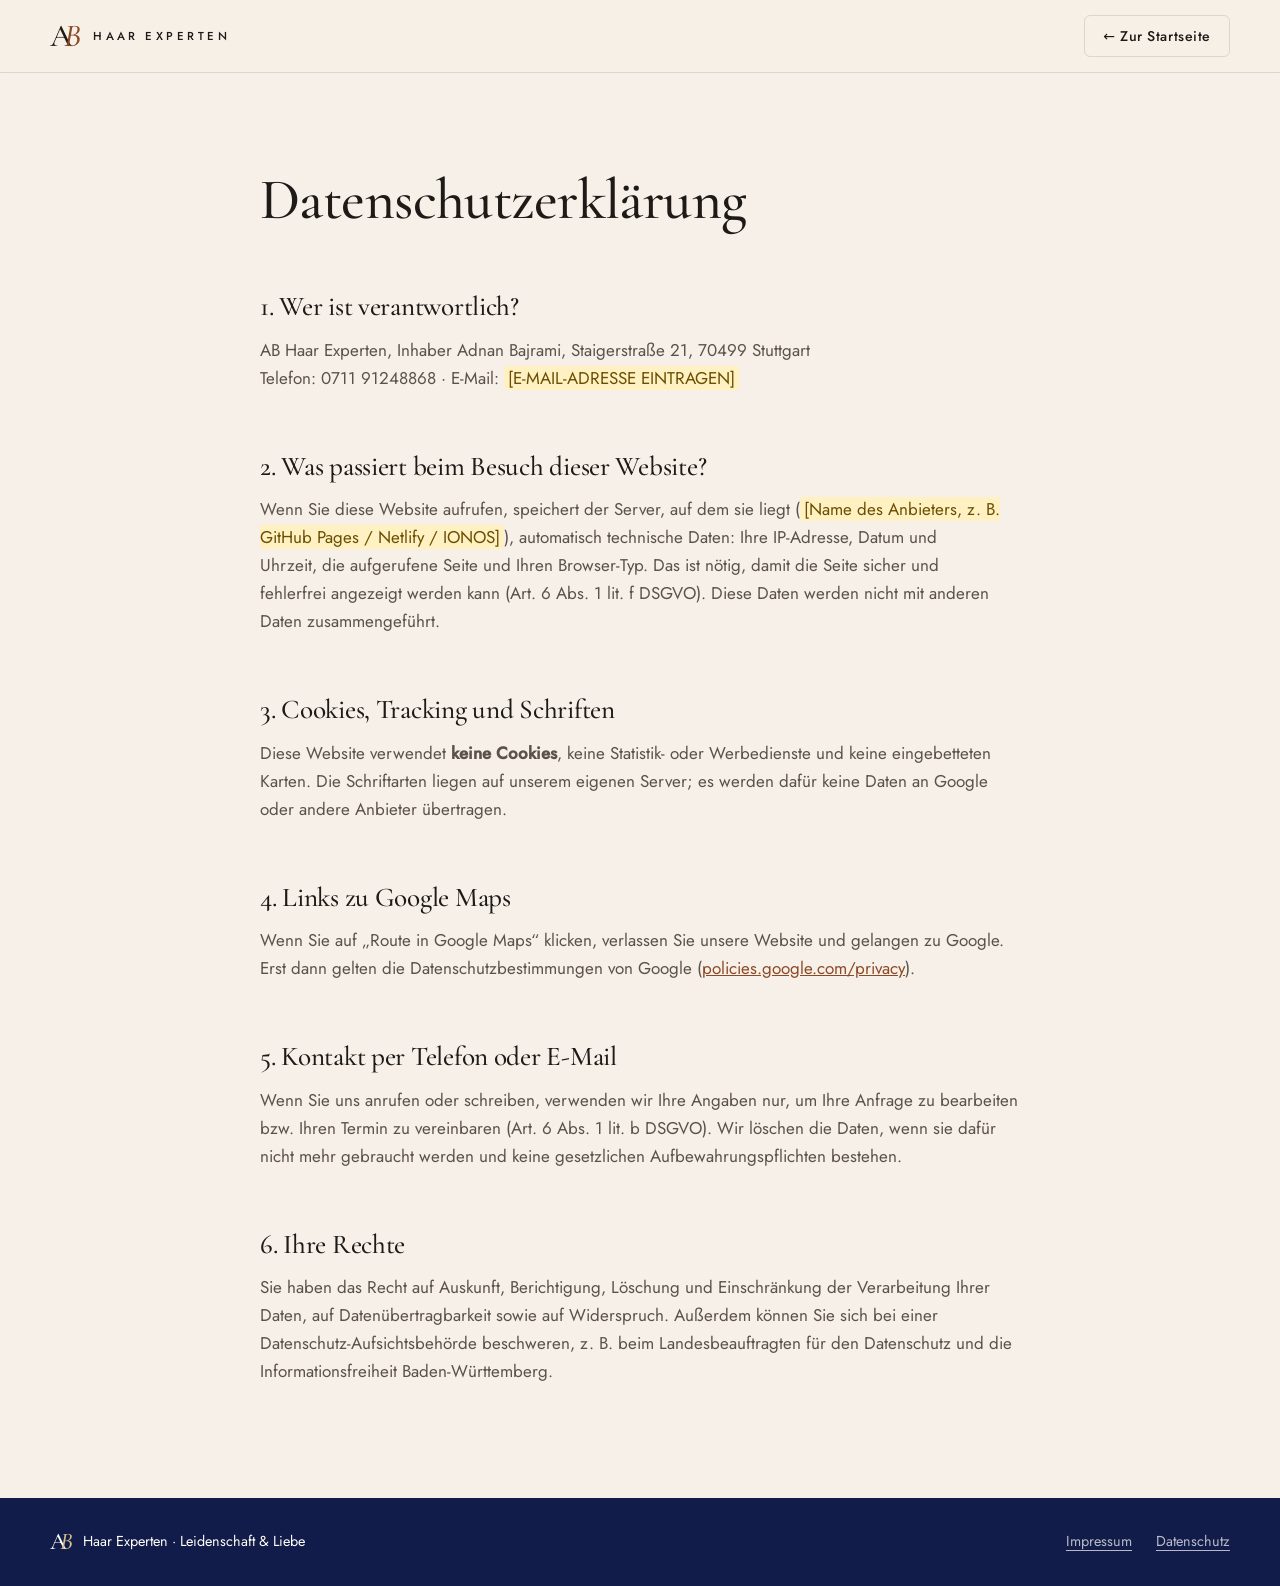
==== datenschutz.html @ c3b7eab1 "Website für AB Haar Experten Statische Website (HTML/CSS) für den Friseursalon in Stuttgart-Weilimdo" ====
<!doctype html>
<html lang="de">
<head>
  <meta charset="utf-8">
  <meta name="viewport" content="width=device-width, initial-scale=1">
  <title>Datenschutz – AB Haar Experten</title>
  <meta name="robots" content="noindex">
  <link rel="icon" href="img/favicon.svg" type="image/svg+xml">
  <link rel="stylesheet" href="css/style.css">
</head>
<body>
  <header class="header is-scrolled">
    <div class="container header__inner">
      <a class="logo" href="index.html" aria-label="AB Haar Experten – zur Startseite">
        <span class="logo__mark" aria-hidden="true"><span>A</span><span>B</span></span>
        <span class="logo__text">Haar Experten</span>
      </a>
      <a class="btn btn--small btn--ghost" href="index.html" style="margin-left:auto">← Zur Startseite</a>
    </div>
  </header>
  <main class="legal">
    <div class="container">
      <h1>Datenschutz&shy;erklärung</h1>
      <!-- Dieser Text ist eine Vorlage. Bitte von einer Fachperson prüfen lassen. -->
      <h2>1. Wer ist verantwortlich?</h2>
      <p>AB Haar Experten, Inhaber Adnan Bajrami, Staigerstraße 21, 70499 Stuttgart<br>
      Telefon: 0711 91248868 · E-Mail: <span class="todo">[E-MAIL-ADRESSE EINTRAGEN]</span></p>

      <h2>2. Was passiert beim Besuch dieser Website?</h2>
      <p>Wenn Sie diese Website aufrufen, speichert der Server, auf dem sie liegt (<span class="todo">[Name des Anbieters, z. B. GitHub Pages / Netlify / IONOS]</span>), automatisch technische Daten: Ihre IP-Adresse, Datum und Uhrzeit, die aufgerufene Seite und Ihren Browser-Typ. Das ist nötig, damit die Seite sicher und fehlerfrei angezeigt werden kann (Art. 6 Abs. 1 lit. f DSGVO). Diese Daten werden nicht mit anderen Daten zusammengeführt.</p>

      <h2>3. Cookies, Tracking und Schriften</h2>
      <p>Diese Website verwendet <strong>keine Cookies</strong>, keine Statistik- oder Werbedienste und keine eingebetteten Karten. Die Schriftarten liegen auf unserem eigenen Server; es werden dafür keine Daten an Google oder andere Anbieter übertragen.</p>

      <h2>4. Links zu Google Maps</h2>
      <p>Wenn Sie auf „Route in Google Maps“ klicken, verlassen Sie unsere Website und gelangen zu Google. Erst dann gelten die Datenschutzbestimmungen von Google (<a href="https://policies.google.com/privacy" target="_blank" rel="noopener">policies.google.com/privacy</a>).</p>

      <h2>5. Kontakt per Telefon oder E-Mail</h2>
      <p>Wenn Sie uns anrufen oder schreiben, verwenden wir Ihre Angaben nur, um Ihre Anfrage zu bearbeiten bzw. Ihren Termin zu vereinbaren (Art. 6 Abs. 1 lit. b DSGVO). Wir löschen die Daten, wenn sie dafür nicht mehr gebraucht werden und keine gesetzlichen Aufbewahrungspflichten bestehen.</p>

      <h2>6. Ihre Rechte</h2>
      <p>Sie haben das Recht auf Auskunft, Berichtigung, Löschung und Einschränkung der Verarbeitung Ihrer Daten, auf Datenübertragbarkeit sowie auf Widerspruch. Außerdem können Sie sich bei einer Datenschutz-Aufsichtsbehörde beschweren, z. B. beim Landesbeauftragten für den Datenschutz und die Informationsfreiheit Baden-Württemberg.</p>

    </div>
  </main>
  <footer class="footer">
    <div class="container footer__inner">
      <p class="footer__brand"><span class="logo__mark" aria-hidden="true"><span>A</span><span>B</span></span> Haar Experten · Leidenschaft &amp; Liebe</p>
      <nav class="footer__links" aria-label="Rechtliches">
        <a href="impressum.html">Impressum</a>
        <a href="datenschutz.html">Datenschutz</a>
      </nav>
    </div>
  </footer>
</body>
</html>
---- css/style.css ----
/* =========================================================
   AB Haar Experten – Gestaltung der Website
   Die Farben unten stammen aus dem Salon selbst:
   Königsblau (Wand), Cognac (Wand), Gold (Leuchten), Creme.
   ========================================================= */

/* ---------- Schriften (liegen auf dem eigenen Server, kein Google) ---------- */
@font-face {
  font-family: "Cormorant Garamond";
  src: url("../fonts/cormorant-garamond-latin-500-normal.woff2") format("woff2");
  font-weight: 500; font-style: normal; font-display: swap;
}
@font-face {
  font-family: "Cormorant Garamond";
  src: url("../fonts/cormorant-garamond-latin-600-normal.woff2") format("woff2");
  font-weight: 600; font-style: normal; font-display: swap;
}
@font-face {
  font-family: "Cormorant Garamond";
  src: url("../fonts/cormorant-garamond-latin-500-italic.woff2") format("woff2");
  font-weight: 500; font-style: italic; font-display: swap;
}
@font-face {
  font-family: "Jost";
  src: url("../fonts/jost-latin-400-normal.woff2") format("woff2");
  font-weight: 400; font-style: normal; font-display: swap;
}
@font-face {
  font-family: "Jost";
  src: url("../fonts/jost-latin-500-normal.woff2") format("woff2");
  font-weight: 500; font-style: normal; font-display: swap;
}

/* ---------- Farben & Grundwerte ---------- */
:root {
  --blue: #1c2b6b;
  --blue-deep: #121c4a;
  --cognac: #8b4a26;
  --cognac-soft: #a65d33;
  --gold: #b8955a;
  --gold-light: #d9bf8c;
  --cream: #f6f0e8;
  --cream-deep: #ece2d4;
  --ink: #1d1a17;
  --ink-soft: #5b534b;
  --white: #fffdf9;
  --line: rgba(29, 26, 23, 0.12);

  --serif: "Cormorant Garamond", "Times New Roman", serif;
  --sans: "Jost", system-ui, -apple-system, "Segoe UI", sans-serif;

  --radius: 6px;
  --gutter: clamp(16px, 4vw, 40px);
  --section: clamp(72px, 10vw, 128px);
  --ease-out: cubic-bezier(0.23, 1, 0.32, 1);
}

/* ---------- Grundlagen ---------- */
*, *::before, *::after { box-sizing: border-box; }
html { scroll-behavior: smooth; -webkit-text-size-adjust: 100%; }
@media (prefers-reduced-motion: reduce) { html { scroll-behavior: auto; } }
body {
  margin: 0;
  font-family: var(--sans);
  font-size: 17px;
  line-height: 1.65;
  color: var(--ink);
  background: var(--cream);
  -webkit-font-smoothing: antialiased;
  text-rendering: optimizeLegibility;
}
img { display: block; max-width: 100%; height: auto; }
a { color: inherit; }
h1, h2, h3 {
  font-family: var(--serif);
  font-weight: 500;
  line-height: 1.1;
  letter-spacing: -0.01em;
  margin: 0 0 0.5em;
  text-wrap: balance;
}
h2 { font-size: clamp(2.2rem, 4.5vw, 3.4rem); }
h3 { font-size: 1.9rem; }
p { margin: 0 0 1em; text-wrap: pretty; }
:focus-visible { outline: 2px solid var(--gold); outline-offset: 3px; border-radius: 2px; }

.container { width: min(1180px, 100% - 2 * var(--gutter)); margin-inline: auto; }
.section { padding-block: var(--section); }
.sr-only {
  position: absolute; width: 1px; height: 1px; overflow: hidden;
  clip: rect(0 0 0 0); white-space: nowrap;
}
.skip {
  position: absolute; left: 16px; top: -60px; z-index: 100;
  background: var(--ink); color: var(--white); padding: 10px 16px; border-radius: var(--radius);
}
.skip:focus { top: 16px; }

.eyebrow {
  font-size: 0.78rem;
  font-weight: 500;
  letter-spacing: 0.22em;
  text-transform: uppercase;
  color: var(--cognac);
  margin-bottom: 1rem;
  display: flex; align-items: center; gap: 12px;
}
.eyebrow::before { content: ""; width: 28px; height: 1px; background: currentColor; }
.eyebrow--light { color: var(--gold-light); }

/* ---------- Knöpfe ---------- */
.btn {
  display: inline-flex; align-items: center; justify-content: center; gap: 8px;
  min-height: 52px; padding: 0 26px;
  font: 500 0.95rem/1 var(--sans); letter-spacing: 0.04em;
  text-decoration: none; border-radius: var(--radius); border: 1px solid transparent;
  transition: transform 160ms var(--ease-out), background-color 200ms ease, color 200ms ease, border-color 200ms ease;
}
.btn:active { transform: scale(0.97); }
.btn svg { width: 18px; height: 18px; fill: currentColor; }
.btn--primary { background: var(--gold); color: var(--ink); }
.btn--light { border-color: rgba(255, 253, 249, 0.55); color: var(--white); }
.btn--ghost { border-color: var(--line); color: var(--ink); }
.btn--small { min-height: 42px; padding: 0 18px; font-size: 0.88rem; }
@media (hover: hover) and (pointer: fine) {
  .btn--primary:hover { background: var(--gold-light); }
  .btn--light:hover { background: rgba(255, 253, 249, 0.12); border-color: var(--white); }
  .btn--ghost:hover { border-color: var(--ink); }
}

/* ---------- Logo ---------- */
.logo { display: inline-flex; align-items: center; gap: 12px; text-decoration: none; }
.logo__mark {
  font-family: var(--serif); font-weight: 500; font-size: 2rem; line-height: 1;
  display: inline-flex; letter-spacing: 0;
}
.logo__mark span:last-child { margin-left: -0.28em; font-style: italic; color: var(--cognac); }
.logo__text {
  font-size: 0.72rem; font-weight: 500; letter-spacing: 0.3em; text-transform: uppercase;
}

/* ---------- Kopfzeile ---------- */
.header {
  position: sticky; top: 0; z-index: 50;
  background: rgba(246, 240, 232, 0.88);
  -webkit-backdrop-filter: saturate(140%) blur(12px);
  backdrop-filter: saturate(140%) blur(12px);
  border-bottom: 1px solid transparent;
  transition: border-color 200ms ease;
}
.header.is-scrolled { border-bottom-color: var(--line); }
.header__inner { display: flex; align-items: center; gap: 24px; min-height: 72px; }
.nav { display: flex; gap: 32px; margin-left: auto; }
.nav a {
  font-size: 0.92rem; text-decoration: none; color: var(--ink-soft);
  position: relative; padding-block: 6px; transition: color 200ms ease;
}
.nav a::after {
  content: ""; position: absolute; left: 0; right: 0; bottom: 0; height: 1px;
  background: var(--cognac); transform: scaleX(0); transform-origin: left;
  transition: transform 250ms var(--ease-out);
}
@media (hover: hover) and (pointer: fine) {
  .nav a:hover { color: var(--ink); }
  .nav a:hover::after { transform: scaleX(1); }
}
.menu-btn { display: none; }

@media (max-width: 860px) {
  .header__call { display: none; }
  .menu-btn {
    display: grid; place-items: center; margin-left: auto;
    width: 44px; height: 44px; border: 0; background: none; cursor: pointer; color: var(--ink);
  }
  .menu-btn__lines, .menu-btn__lines::before, .menu-btn__lines::after {
    display: block; width: 22px; height: 1.5px; background: currentColor;
    transition: transform 250ms var(--ease-out), opacity 150ms ease;
  }
  .menu-btn__lines { position: relative; }
  .menu-btn__lines::before, .menu-btn__lines::after { content: ""; position: absolute; left: 0; }
  .menu-btn__lines::before { top: -7px; }
  .menu-btn__lines::after { top: 7px; }
  .menu-btn[aria-expanded="true"] .menu-btn__lines { background: transparent; }
  .menu-btn[aria-expanded="true"] .menu-btn__lines::before { transform: translateY(7px) rotate(45deg); }
  .menu-btn[aria-expanded="true"] .menu-btn__lines::after { transform: translateY(-7px) rotate(-45deg); }

  .nav {
    position: absolute; top: 100%; left: 0; right: 0;
    flex-direction: column; gap: 0; margin: 0;
    background: var(--cream); border-bottom: 1px solid var(--line);
    padding: 8px var(--gutter) 20px;
    opacity: 0; transform: translateY(-8px); visibility: hidden;
    transition: opacity 200ms ease, transform 250ms var(--ease-out), visibility 0s linear 250ms;
  }
  .nav.is-open {
    opacity: 1; transform: none; visibility: visible;
    transition: opacity 200ms ease, transform 250ms var(--ease-out);
  }
  .nav a { font-size: 1.1rem; padding: 14px 0; border-bottom: 1px solid var(--line); color: var(--ink); }
  .nav a::after { display: none; }
}

/* ---------- Startbereich ---------- */
.hero {
  position: relative; isolation: isolate;
  min-height: min(88svh, 820px);
  display: flex; align-items: flex-end;
  color: var(--white);
  padding-block: 120px clamp(56px, 8vw, 96px);
}
.hero__media { position: absolute; inset: 0; z-index: -1; }
.hero__media img { width: 100%; height: 100%; object-fit: cover; object-position: 50% 45%; }
.hero__media::after {
  content: ""; position: absolute; inset: 0;
  background:
    linear-gradient(180deg, rgba(18, 28, 74, 0.25) 0%, rgba(18, 28, 74, 0.1) 35%, rgba(12, 14, 30, 0.82) 100%),
    linear-gradient(90deg, rgba(12, 14, 30, 0.45) 0%, rgba(12, 14, 30, 0) 65%);
}
.hero .eyebrow { color: var(--gold-light); }
.hero__title {
  font-size: clamp(2.8rem, 8vw, 5.6rem);
  max-width: 13ch; margin-bottom: 0.35em;
}
.hero__title em { font-style: italic; color: var(--gold-light); }
.hero__lead { font-size: clamp(1.02rem, 1.6vw, 1.2rem); max-width: 34rem; color: rgba(255, 253, 249, 0.88); }
.hero__actions { display: flex; flex-wrap: wrap; gap: 12px; margin-top: 2rem; }
@media (max-width: 760px) {
  .hero__media::after { background: linear-gradient(180deg, rgba(18, 28, 74, 0.35) 0%, rgba(12, 14, 30, 0.85) 70%); }
  .hero__actions .btn { width: 100%; }
}

/* sanftes Einblenden beim Laden (nur wenn Bewegung erwünscht ist) */
@media (prefers-reduced-motion: no-preference) {
  .hero__content > * { animation: rise 700ms var(--ease-out) both; }
  .hero__content > :nth-child(2) { animation-delay: 80ms; }
  .hero__content > :nth-child(3) { animation-delay: 160ms; }
  .hero__content > :nth-child(4) { animation-delay: 240ms; }
}
@keyframes rise { from { opacity: 0; transform: translateY(14px); } }

/* ---------- Über den Salon ---------- */
.about__grid {
  display: grid; gap: clamp(40px, 6vw, 96px);
  grid-template-columns: 1.1fr 0.9fr; align-items: center;
}
.about__text p { color: var(--ink-soft); max-width: 36rem; }
.about__image { margin: 0; }
.about__image img {
  border-radius: var(--radius); aspect-ratio: 4 / 5; object-fit: cover; width: 100%;
  box-shadow: 0 30px 60px -30px rgba(29, 26, 23, 0.45);
}
.signature {
  margin-top: 2rem; font-family: var(--serif); font-style: italic; font-size: 1.7rem; color: var(--ink) !important;
}
.signature span {
  display: block; font-family: var(--sans); font-style: normal; font-size: 0.78rem;
  letter-spacing: 0.22em; text-transform: uppercase; color: var(--ink-soft); margin-top: 4px;
}
@media (max-width: 860px) {
  .about__grid { grid-template-columns: 1fr; }
  .about__image { order: -1; }
  .about__image img { aspect-ratio: 4 / 3; }
}

/* ---------- Leistungen & Preise ---------- */
.services { background: var(--white); }
.section__head { max-width: 40rem; margin-bottom: clamp(40px, 5vw, 64px); }
.section__lead { color: var(--ink-soft); }
.price-grid { display: grid; gap: 20px; grid-template-columns: repeat(3, 1fr); align-items: start; }
.price-card {
  background: var(--cream); border-radius: var(--radius);
  padding: clamp(28px, 3vw, 40px);
  border-top: 3px solid var(--cognac);
}
.price-card--accent { border-top-color: var(--blue); }
.price-list { list-style: none; margin: 0; padding: 0; }
.price {
  display: flex; align-items: baseline; gap: 12px;
  padding: 14px 0; border-bottom: 1px solid var(--line);
}
.price:last-child { border-bottom: 0; }
.price__name { flex: 1; }
.price__value {
  font-family: var(--serif); font-size: 1.15rem; font-style: italic; color: var(--cognac);
  white-space: nowrap; font-variant-numeric: tabular-nums;
}
.price-card__note { margin: 1rem 0 0; font-size: 0.92rem; color: var(--ink-soft); }
@media (max-width: 980px) { .price-grid { grid-template-columns: 1fr 1fr; } }
@media (max-width: 640px) { .price-grid { grid-template-columns: 1fr; } }

/* ---------- Galerie ---------- */
.gallery__grid {
  display: grid; gap: 16px;
  grid-template-columns: repeat(3, 1fr);
  grid-template-rows: repeat(2, minmax(220px, 300px));
}
.gallery__item { margin: 0; position: relative; overflow: hidden; border-radius: var(--radius); }
.gallery__item picture, .gallery__item img { width: 100%; height: 100%; }
.gallery__item img { object-fit: cover; }
.gallery__item--tall { grid-row: span 2; }
.gallery__item--wide { grid-column: span 2; }
.gallery__item figcaption {
  position: absolute; left: 0; right: 0; bottom: 0;
  padding: 40px 20px 16px; font-size: 0.9rem; color: var(--white);
  background: linear-gradient(transparent, rgba(12, 14, 30, 0.72));
}
.gallery__item--facade img { object-position: 50% 62%; }
@media (max-width: 860px) {
  .gallery__grid { grid-template-columns: 1fr; grid-template-rows: auto; }
  .gallery__item--tall, .gallery__item--wide { grid-row: auto; grid-column: auto; }
  .gallery__item { aspect-ratio: 4 / 3; }
  .gallery__item--tall { aspect-ratio: 4 / 5; }
}

/* ---------- Kontakt ---------- */
.contact { background: var(--blue); color: var(--white); }
.contact__grid { display: grid; grid-template-columns: 1fr 1fr; gap: clamp(40px, 6vw, 96px); align-items: start; }
.contact__lead { color: rgba(255, 253, 249, 0.78); }
.contact__phone {
  display: inline-block; margin-top: 0.5rem;
  font-family: var(--serif); font-size: clamp(2.2rem, 5vw, 3.4rem); line-height: 1;
  color: var(--gold-light); text-decoration: none; font-variant-numeric: tabular-nums;
  border-bottom: 1px solid rgba(217, 191, 140, 0.4); padding-bottom: 6px;
  transition: border-color 200ms ease;
}
@media (hover: hover) and (pointer: fine) { .contact__phone:hover { border-color: var(--gold-light); } }
.contact__list { margin: 0; display: grid; gap: 32px; }
.contact__list dt {
  font-size: 0.78rem; letter-spacing: 0.22em; text-transform: uppercase;
  color: var(--gold-light); margin-bottom: 8px;
}
.contact__list dd { margin: 0; font-size: 1.1rem; color: rgba(255, 253, 249, 0.9); }
.contact__list a { color: var(--white); text-underline-offset: 4px; text-decoration-color: rgba(255, 253, 249, 0.4); }
.link-arrow { display: inline-block; margin-top: 12px; }
.link-arrow::after { content: " →"; }
@media (max-width: 760px) { .contact__grid { grid-template-columns: 1fr; } }

/* ---------- Fußzeile ---------- */
.footer { background: var(--blue-deep); color: rgba(255, 253, 249, 0.7); font-size: 0.9rem; padding-block: 32px; }
.footer__inner { display: flex; flex-wrap: wrap; align-items: center; gap: 16px 32px; }
.footer__brand { margin: 0; display: flex; align-items: center; gap: 10px; color: var(--white); }
.footer__brand .logo__mark { font-size: 1.5rem; }
.footer__brand .logo__mark span:last-child { color: var(--gold-light); }
.footer__links { display: flex; gap: 24px; margin-left: auto; }
.footer__links a { text-underline-offset: 4px; }
.footer__copy { margin: 0; }
@media (max-width: 760px) {
  .footer__links { margin-left: 0; }
  .footer { padding-bottom: 96px; } /* Platz für den Anruf-Knopf */
}

/* ---------- Anruf-Knopf auf dem Handy ---------- */
.call-bar { display: none; }
@media (max-width: 760px) {
  .call-bar {
    position: fixed; left: 16px; right: 16px; bottom: max(16px, env(safe-area-inset-bottom));
    z-index: 40; display: flex; align-items: center; justify-content: center; gap: 10px;
    min-height: 56px; border-radius: 999px;
    background: var(--gold); color: var(--ink); text-decoration: none; font-weight: 500;
    box-shadow: 0 12px 30px -10px rgba(12, 14, 30, 0.55);
    transition: transform 250ms var(--ease-out), opacity 200ms ease;
  }
  /* erst zeigen, wenn man am Startbild vorbei gescrollt hat */
  .call-bar:not(.is-visible) { opacity: 0; transform: translateY(16px); pointer-events: none; }
  .call-bar.is-visible:active { transform: scale(0.97); }
  .call-bar svg { width: 20px; height: 20px; fill: currentColor; }
}

/* ---------- Unterseiten (Impressum, Datenschutz) ---------- */
.legal { padding-block: clamp(56px, 8vw, 96px); }
.legal .container { max-width: 760px; }
.legal h1 { font-size: clamp(2.4rem, 6vw, 3.6rem); }
.legal h2 { font-size: 1.7rem; margin-top: 2.2em; }
.legal p, .legal li { color: var(--ink-soft); }
.legal a { color: var(--cognac); }
.todo { background: #fff1c2; color: #6b4e00; padding: 0 4px; border-radius: 3px; }
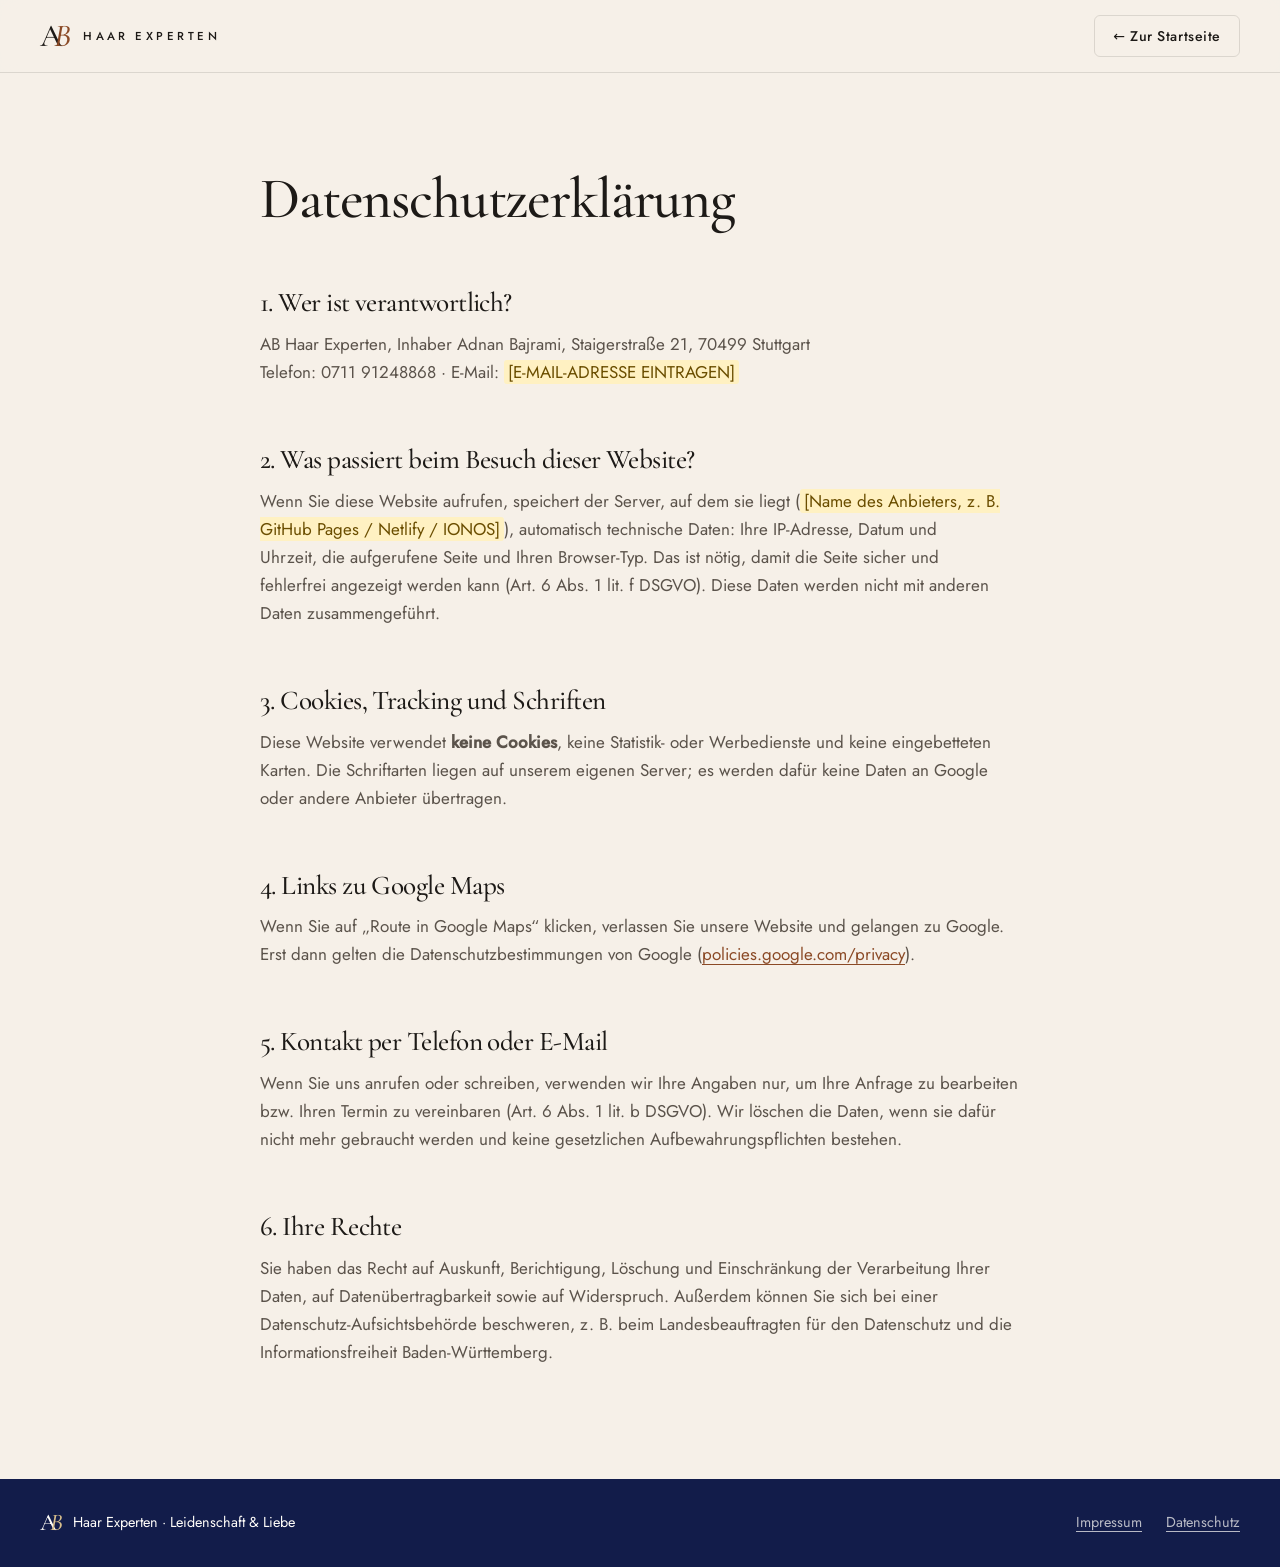
==== commit a3ba5906: "Browser laden neue Versionen sofort (Versionsnummer an CSS/JS) Co-Authored-By: Claude Opus 5.5 <nore" ====
--- a/datenschutz.html
+++ b/datenschutz.html
@@ -6,7 +6,7 @@
   <title>Datenschutz – AB Haar Experten</title>
   <meta name="robots" content="noindex">
   <link rel="icon" href="img/favicon.svg" type="image/svg+xml">
-  <link rel="stylesheet" href="css/style.css">
+  <link rel="stylesheet" href="css/style.css?v=202611131402">
 </head>
 <body>
   <header class="header is-scrolled">
--- a/css/style.css
+++ b/css/style.css
@@ -35,12 +35,12 @@
 :root {
   --blue: #1c2b6b;
   --blue-deep: #121c4a;
+  --night: #0c0e1e;
   --cognac: #8b4a26;
-  --cognac-soft: #a65d33;
+  --cognac-deep: #6f3a1d;
   --gold: #b8955a;
   --gold-light: #d9bf8c;
   --cream: #f6f0e8;
-  --cream-deep: #ece2d4;
   --ink: #1d1a17;
   --ink-soft: #5b534b;
   --white: #fffdf9;
@@ -51,13 +51,17 @@
 
   --radius: 6px;
   --gutter: clamp(16px, 4vw, 40px);
-  --section: clamp(72px, 10vw, 128px);
-  --ease-out: cubic-bezier(0.23, 1, 0.32, 1);
+  --section: clamp(80px, 11vw, 144px);
+  --ease-out: cubic-bezier(0.16, 1, 0.3, 1);
 }
 
 /* ---------- Grundlagen ---------- */
 *, *::before, *::after { box-sizing: border-box; }
-html { scroll-behavior: smooth; -webkit-text-size-adjust: 100%; }
+html {
+  scroll-behavior: smooth; -webkit-text-size-adjust: 100%;
+  scrollbar-color: var(--cognac) var(--cream);
+  accent-color: var(--cognac);
+}
 @media (prefers-reduced-motion: reduce) { html { scroll-behavior: auto; } }
 body {
   margin: 0;
@@ -66,25 +70,28 @@
   line-height: 1.65;
   color: var(--ink);
   background: var(--cream);
+  caret-color: var(--cognac);
   -webkit-font-smoothing: antialiased;
   text-rendering: optimizeLegibility;
 }
+::selection { background: var(--gold-light); color: var(--ink); }
 img { display: block; max-width: 100%; height: auto; }
-a { color: inherit; }
+a { color: inherit; text-underline-offset: 4px; }
 h1, h2, h3 {
   font-family: var(--serif);
   font-weight: 500;
-  line-height: 1.1;
-  letter-spacing: -0.01em;
-  margin: 0 0 0.5em;
+  line-height: 1.05;
+  letter-spacing: -0.02em;
+  margin: 0 0 0.45em;
   text-wrap: balance;
 }
-h2 { font-size: clamp(2.2rem, 4.5vw, 3.4rem); }
+h2 { font-size: clamp(2.5rem, 5.4vw, 4.4rem); }
+h2 em { font-style: normal; color: var(--cognac); }
 h3 { font-size: 1.9rem; }
 p { margin: 0 0 1em; text-wrap: pretty; }
 :focus-visible { outline: 2px solid var(--gold); outline-offset: 3px; border-radius: 2px; }
 
-.container { width: min(1180px, 100% - 2 * var(--gutter)); margin-inline: auto; }
+.container { width: min(1240px, 100% - 2 * var(--gutter)); margin-inline: auto; }
 .section { padding-block: var(--section); }
 .sr-only {
   position: absolute; width: 1px; height: 1px; overflow: hidden;
@@ -95,18 +102,6 @@
   background: var(--ink); color: var(--white); padding: 10px 16px; border-radius: var(--radius);
 }
 .skip:focus { top: 16px; }
-
-.eyebrow {
-  font-size: 0.78rem;
-  font-weight: 500;
-  letter-spacing: 0.22em;
-  text-transform: uppercase;
-  color: var(--cognac);
-  margin-bottom: 1rem;
-  display: flex; align-items: center; gap: 12px;
-}
-.eyebrow::before { content: ""; width: 28px; height: 1px; background: currentColor; }
-.eyebrow--light { color: var(--gold-light); }
 
 /* ---------- Knöpfe ---------- */
 .btn {
@@ -120,7 +115,7 @@
 .btn svg { width: 18px; height: 18px; fill: currentColor; }
 .btn--primary { background: var(--gold); color: var(--ink); }
 .btn--light { border-color: rgba(255, 253, 249, 0.55); color: var(--white); }
-.btn--ghost { border-color: var(--line); color: var(--ink); }
+.btn--ghost { border-color: var(--line); color: var(--ink); background: transparent; cursor: pointer; }
 .btn--small { min-height: 42px; padding: 0 18px; font-size: 0.88rem; }
 @media (hover: hover) and (pointer: fine) {
   .btn--primary:hover { background: var(--gold-light); }
@@ -136,13 +131,18 @@
 }
 .logo__mark span:last-child { margin-left: -0.28em; font-style: italic; color: var(--cognac); }
 .logo__text {
-  font-size: 0.72rem; font-weight: 500; letter-spacing: 0.3em; text-transform: uppercase;
+  font-size: 0.72rem; font-weight: 500; letter-spacing: 0.3em; text-transform: uppercase; white-space: nowrap;
+}
+@media (max-width: 420px) {
+  .logo { gap: 8px; }
+  .logo__text { font-size: 0.64rem; letter-spacing: 0.2em; }
+  .status { padding: 5px 10px; font-size: 0.78rem; }
 }
 
 /* ---------- Kopfzeile ---------- */
 .header {
   position: sticky; top: 0; z-index: 50;
-  background: rgba(246, 240, 232, 0.88);
+  background: rgba(246, 240, 232, 0.9);
   -webkit-backdrop-filter: saturate(140%) blur(12px);
   backdrop-filter: saturate(140%) blur(12px);
   border-bottom: 1px solid transparent;
@@ -200,57 +200,105 @@
   .nav a::after { display: none; }
 }
 
-/* ---------- Startbereich ---------- */
+/* =========================================================
+   STARTBEREICH – „Licht an“: Das Foto öffnet sich wie ein
+   Lichtkegel von den Ring-Leuchten aus, danach kommt die Schrift.
+   ========================================================= */
 .hero {
-  position: relative; isolation: isolate;
-  min-height: min(88svh, 820px);
+  position: relative; isolation: isolate; overflow: hidden;
+  min-height: min(92svh, 860px);
   display: flex; align-items: flex-end;
   color: var(--white);
-  padding-block: 120px clamp(56px, 8vw, 96px);
+  background: var(--night);
+  padding-block: 120px clamp(56px, 8vw, 104px);
 }
 .hero__media { position: absolute; inset: 0; z-index: -1; }
-.hero__media img { width: 100%; height: 100%; object-fit: cover; object-position: 50% 45%; }
+.hero__media picture { display: block; height: 100%; }
+.hero__media img { width: 100%; height: 100%; object-fit: cover; object-position: 50% 40%; }
 .hero__media::after {
   content: ""; position: absolute; inset: 0;
   background:
-    linear-gradient(180deg, rgba(18, 28, 74, 0.25) 0%, rgba(18, 28, 74, 0.1) 35%, rgba(12, 14, 30, 0.82) 100%),
-    linear-gradient(90deg, rgba(12, 14, 30, 0.45) 0%, rgba(12, 14, 30, 0) 65%);
-}
-.hero .eyebrow { color: var(--gold-light); }
+    linear-gradient(180deg, rgba(18, 28, 74, 0.2) 0%, rgba(18, 28, 74, 0.05) 35%, rgba(12, 14, 30, 0.85) 100%),
+    linear-gradient(90deg, rgba(12, 14, 30, 0.5) 0%, rgba(12, 14, 30, 0) 65%);
+}
 .hero__title {
-  font-size: clamp(2.8rem, 8vw, 5.6rem);
-  max-width: 13ch; margin-bottom: 0.35em;
-}
+  font-size: clamp(3rem, 8.6vw, 6rem);
+  line-height: 0.98;
+  margin-bottom: 0.4em;
+}
+.hero__title .line { display: block; overflow: hidden; padding: 0.04em 0.08em 0.12em 0; margin-bottom: -0.1em; }
+.hero__title .line > * { display: inline-block; }
 .hero__title em { font-style: italic; color: var(--gold-light); }
-.hero__lead { font-size: clamp(1.02rem, 1.6vw, 1.2rem); max-width: 34rem; color: rgba(255, 253, 249, 0.88); }
+.hero__lead { font-size: clamp(1.02rem, 1.6vw, 1.2rem); max-width: 32rem; color: rgba(255, 253, 249, 0.88); }
 .hero__actions { display: flex; flex-wrap: wrap; gap: 12px; margin-top: 2rem; }
+
+@media (prefers-reduced-motion: no-preference) {
+  .hero__media img { animation: lights-on 1700ms var(--ease-out) both; }
+  .hero__title .line > * { animation: line-up 1100ms var(--ease-out) both; animation-delay: 650ms; }
+  .hero__title .line + .line > * { animation-delay: 780ms; }
+  .hero__lead, .hero__actions { animation: soft-in 900ms var(--ease-out) both; animation-delay: 1050ms; }
+  .hero__actions { animation-delay: 1150ms; }
+}
+@media (prefers-reduced-motion: reduce) {
+  .hero__media img { animation: fade 600ms ease both; }
+}
+@keyframes lights-on {
+  from { clip-path: circle(6% at 46% 14%); transform: scale(1.14); filter: brightness(1.7) saturate(0.6); }
+  60%  { filter: brightness(1.05) saturate(1); }
+  to   { clip-path: circle(150% at 46% 14%); transform: scale(1); filter: none; }
+}
+@keyframes line-up { from { transform: translateY(105%); } }
+@keyframes soft-in { from { opacity: 0; transform: translateY(12px); } }
+@keyframes fade { from { opacity: 0; } }
+
 @media (max-width: 760px) {
-  .hero__media::after { background: linear-gradient(180deg, rgba(18, 28, 74, 0.35) 0%, rgba(12, 14, 30, 0.85) 70%); }
+  .hero__media::after { background: linear-gradient(180deg, rgba(18, 28, 74, 0.3) 0%, rgba(12, 14, 30, 0.88) 70%); }
   .hero__actions .btn { width: 100%; }
 }
 
-/* sanftes Einblenden beim Laden (nur wenn Bewegung erwünscht ist) */
-@media (prefers-reduced-motion: no-preference) {
-  .hero__content > * { animation: rise 700ms var(--ease-out) both; }
-  .hero__content > :nth-child(2) { animation-delay: 80ms; }
-  .hero__content > :nth-child(3) { animation-delay: 160ms; }
-  .hero__content > :nth-child(4) { animation-delay: 240ms; }
-}
-@keyframes rise { from { opacity: 0; transform: translateY(14px); } }
+/* ---------- Foto-Knopf (alle Fotos, die man vergrößern kann) ---------- */
+.zoom {
+  all: unset; display: block; position: relative; width: 100%; height: 100%;
+  cursor: zoom-in; overflow: hidden; border-radius: var(--radius);
+  -webkit-tap-highlight-color: transparent;
+}
+.zoom:focus-visible { outline: 2px solid var(--gold); outline-offset: 4px; }
+.zoom picture { display: block; width: 100%; height: 100%; }
+.zoom img {
+  width: 100%; height: 100%; object-fit: cover;
+  transition: transform 900ms var(--ease-out), filter 600ms ease;
+}
+.zoom__icon {
+  position: absolute; top: 14px; right: 14px;
+  width: 42px; height: 42px; border-radius: 50%;
+  display: grid; place-items: center;
+  background: rgba(255, 253, 249, 0.9); color: var(--ink);
+  opacity: 0; transform: scale(0.8);
+  transition: opacity 200ms ease, transform 300ms var(--ease-out);
+}
+.zoom__icon svg { width: 18px; height: 18px; fill: none; stroke: currentColor; stroke-width: 1.6; stroke-linecap: round; stroke-linejoin: round; }
+@media (hover: hover) and (pointer: fine) {
+  .zoom:hover img { transform: scale(1.04); }
+  .zoom:hover .zoom__icon, .zoom:focus-visible .zoom__icon { opacity: 1; transform: none; }
+}
+@media (hover: none) { .zoom__icon { opacity: 1; transform: none; width: 36px; height: 36px; } }
+.zoom.is-source { visibility: hidden; }
 
 /* ---------- Über den Salon ---------- */
 .about__grid {
-  display: grid; gap: clamp(40px, 6vw, 96px);
+  display: grid; gap: clamp(40px, 7vw, 112px);
   grid-template-columns: 1.1fr 0.9fr; align-items: center;
 }
-.about__text p { color: var(--ink-soft); max-width: 36rem; }
+.about__text p { color: var(--ink-soft); max-width: 34rem; }
 .about__image { margin: 0; }
-.about__image img {
-  border-radius: var(--radius); aspect-ratio: 4 / 5; object-fit: cover; width: 100%;
-  box-shadow: 0 30px 60px -30px rgba(29, 26, 23, 0.45);
-}
+.about__image .zoom {
+  aspect-ratio: 4 / 5;
+  box-shadow: 0 40px 70px -40px rgba(29, 26, 23, 0.55);
+}
+.about__image .zoom img { object-position: 50% 62%; }
+.about__image figcaption { margin-top: 14px; font-size: 0.9rem; color: var(--ink-soft); }
 .signature {
-  margin-top: 2rem; font-family: var(--serif); font-style: italic; font-size: 1.7rem; color: var(--ink) !important;
+  margin-top: 2.2rem; font-family: var(--serif); font-style: italic; font-size: 1.9rem; color: var(--ink) !important;
 }
 .signature span {
   display: block; font-family: var(--sans); font-style: normal; font-size: 0.78rem;
@@ -258,59 +306,110 @@
 }
 @media (max-width: 860px) {
   .about__grid { grid-template-columns: 1fr; }
-  .about__image { order: -1; }
-  .about__image img { aspect-ratio: 4 / 3; }
-}
-
-/* ---------- Leistungen & Preise ---------- */
-.services { background: var(--white); }
-.section__head { max-width: 40rem; margin-bottom: clamp(40px, 5vw, 64px); }
-.section__lead { color: var(--ink-soft); }
-.price-grid { display: grid; gap: 20px; grid-template-columns: repeat(3, 1fr); align-items: start; }
-.price-card {
-  background: var(--cream); border-radius: var(--radius);
-  padding: clamp(28px, 3vw, 40px);
-  border-top: 3px solid var(--cognac);
-}
-.price-card--accent { border-top-color: var(--blue); }
-.price-list { list-style: none; margin: 0; padding: 0; }
-.price {
-  display: flex; align-items: baseline; gap: 12px;
-  padding: 14px 0; border-bottom: 1px solid var(--line);
-}
-.price:last-child { border-bottom: 0; }
-.price__name { flex: 1; }
-.price__value {
-  font-family: var(--serif); font-size: 1.15rem; font-style: italic; color: var(--cognac);
-  white-space: nowrap; font-variant-numeric: tabular-nums;
-}
-.price-card__note { margin: 1rem 0 0; font-size: 0.92rem; color: var(--ink-soft); }
-@media (max-width: 980px) { .price-grid { grid-template-columns: 1fr 1fr; } }
-@media (max-width: 640px) { .price-grid { grid-template-columns: 1fr; } }
-
-/* ---------- Galerie ---------- */
-.gallery__grid {
-  display: grid; gap: 16px;
-  grid-template-columns: repeat(3, 1fr);
-  grid-template-rows: repeat(2, minmax(220px, 300px));
-}
-.gallery__item { margin: 0; position: relative; overflow: hidden; border-radius: var(--radius); }
-.gallery__item picture, .gallery__item img { width: 100%; height: 100%; }
-.gallery__item img { object-fit: cover; }
-.gallery__item--tall { grid-row: span 2; }
-.gallery__item--wide { grid-column: span 2; }
-.gallery__item figcaption {
+  .about__image .zoom { aspect-ratio: 4 / 3; }
+}
+
+/* ---------- Leistungen (cognacfarbene Fläche wie die Wand im Salon) ---------- */
+.services { background: var(--cognac); color: var(--white); }
+.services__head {
+  display: grid; grid-template-columns: 1.2fr 1fr; gap: 24px 64px; align-items: end;
+  padding-bottom: clamp(40px, 5vw, 64px);
+  border-bottom: 1px solid rgba(255, 253, 249, 0.22);
+}
+.services__head h2 { margin: 0; }
+.services__head p { margin: 0; color: rgba(255, 253, 249, 0.82); max-width: 30rem; }
+.menu { display: grid; grid-template-columns: repeat(3, 1fr); }
+.menu__col { padding: clamp(32px, 4vw, 56px) clamp(20px, 3vw, 44px) 0; }
+.menu__col:first-child { padding-left: 0; }
+.menu__col + .menu__col { border-left: 1px solid rgba(255, 253, 249, 0.22); }
+.menu h3 {
+  font-size: clamp(2.4rem, 4vw, 3.4rem); font-style: italic; color: #f1dfba;
+  margin-bottom: 0.6em;
+}
+.menu ul { list-style: none; margin: 0; padding: 0; }
+.menu li { padding: 12px 0; border-bottom: 1px solid rgba(255, 253, 249, 0.14); color: rgba(255, 253, 249, 0.92); }
+.menu li:last-child { border-bottom: 0; }
+.menu__note { margin-top: 1rem; font-size: 0.95rem; color: rgba(255, 253, 249, 0.75); }
+@media (max-width: 860px) {
+  .services__head { grid-template-columns: 1fr; }
+  .menu { grid-template-columns: 1fr; }
+  .menu__col { padding: 36px 0 0; }
+  .menu__col + .menu__col { border-left: 0; border-top: 1px solid rgba(255, 253, 249, 0.22); margin-top: 28px; }
+}
+
+/* ---------- Galerie: Fotostreifen, das Foto unter der Maus wird breiter ---------- */
+.gallery__head { display: flex; flex-wrap: wrap; align-items: baseline; justify-content: space-between; gap: 8px 24px; margin-bottom: clamp(28px, 4vw, 48px); }
+.gallery__head h2 { margin: 0; }
+.gallery__hint { margin: 0; font-size: 0.9rem; color: var(--ink-soft); }
+.strip { list-style: none; margin: 0; padding: 0; display: flex; gap: 12px; height: clamp(440px, 64vh, 640px); }
+.strip__item { flex: 1 1 0; min-width: 0; transition: flex-grow 800ms var(--ease-out); }
+.strip__item:nth-child(2) { flex-grow: 1.5; }
+.strip:hover .strip__item { flex-grow: 1; }
+.strip .strip__item:hover, .strip .strip__item:focus-within { flex-grow: 2.3; }
+.strip__caption {
+  position: absolute; left: 0; bottom: 0; width: max(100%, 340px);
+  padding: 64px 22px 20px; color: var(--white); font-size: 0.95rem;
+  background: linear-gradient(transparent, rgba(12, 14, 30, 0.78));
+  clip-path: inset(100% 0 0 0);
+  transition: clip-path 600ms var(--ease-out);
+}
+.strip__item:hover .strip__caption, .strip__item:focus-within .strip__caption { clip-path: inset(0); }
+@media (hover: none), (max-width: 860px) { .strip__caption { clip-path: none; width: 100%; } }
+
+@media (max-width: 860px) {
+  .strip-wrap { width: 100%; }
+  .strip {
+    height: auto; gap: 12px;
+    overflow-x: auto; scroll-snap-type: x mandatory; overscroll-behavior-x: contain;
+    padding: 0 var(--gutter) 8px; scroll-padding-inline: var(--gutter);
+    scrollbar-width: none;
+  }
+  .strip::-webkit-scrollbar { display: none; }
+  .strip__item, .strip__item:nth-child(2), .strip .strip__item:hover { flex: 0 0 78vw; scroll-snap-align: start; }
+  .strip__item .zoom { aspect-ratio: 3 / 4; height: auto; }
+}
+
+/* ---------- Großansicht (Lightbox) ---------- */
+.lightbox {
+  position: fixed; inset: 0; width: 100%; height: 100%; max-width: none; max-height: none;
+  margin: 0; padding: 0; border: 0; background: transparent; color: var(--white);
+  overflow: hidden; overscroll-behavior: contain;
+}
+.lightbox::backdrop { background: transparent; }
+.lightbox__bg {
+  position: absolute; inset: 0; background: rgba(12, 14, 30, 0.94);
+  -webkit-backdrop-filter: blur(14px); backdrop-filter: blur(14px);
+}
+.lightbox__img {
+  position: absolute; border-radius: 4px; user-select: none; -webkit-user-drag: none;
+  touch-action: pan-y; box-shadow: 0 40px 80px -30px rgba(0, 0, 0, 0.6);
+  will-change: transform;
+}
+.lightbox__bar {
   position: absolute; left: 0; right: 0; bottom: 0;
-  padding: 40px 20px 16px; font-size: 0.9rem; color: var(--white);
-  background: linear-gradient(transparent, rgba(12, 14, 30, 0.72));
-}
-.gallery__item--facade img { object-position: 50% 62%; }
-@media (max-width: 860px) {
-  .gallery__grid { grid-template-columns: 1fr; grid-template-rows: auto; }
-  .gallery__item--tall, .gallery__item--wide { grid-row: auto; grid-column: auto; }
-  .gallery__item { aspect-ratio: 4 / 3; }
-  .gallery__item--tall { aspect-ratio: 4 / 5; }
-}
+  display: flex; align-items: baseline; justify-content: space-between; gap: 16px;
+  padding: 20px clamp(16px, 4vw, 40px) max(20px, env(safe-area-inset-bottom));
+}
+.lightbox__caption { margin: 0; font-family: var(--serif); font-style: italic; font-size: 1.35rem; }
+.lightbox__count { margin: 0; font-size: 0.85rem; letter-spacing: 0.12em; color: rgba(255, 253, 249, 0.7); font-variant-numeric: lining-nums tabular-nums; }
+.lb-btn {
+  position: absolute; width: 52px; height: 52px; border-radius: 50%;
+  border: 1px solid rgba(255, 253, 249, 0.25); background: rgba(255, 253, 249, 0.06);
+  color: var(--white); cursor: pointer; display: grid; place-items: center;
+  transition: background-color 200ms ease, border-color 200ms ease, transform 160ms var(--ease-out);
+}
+.lb-btn:active { transform: scale(0.94); }
+.lb-btn svg { width: 22px; height: 22px; fill: none; stroke: currentColor; stroke-width: 1.5; stroke-linecap: round; stroke-linejoin: round; }
+@media (hover: hover) and (pointer: fine) { .lb-btn:hover { background: rgba(255, 253, 249, 0.16); border-color: rgba(255, 253, 249, 0.5); } }
+.lb-btn--close { top: max(16px, env(safe-area-inset-top)); right: clamp(16px, 3vw, 32px); }
+.lb-btn--prev, .lb-btn--next { top: 50%; margin-top: -26px; }
+.lb-btn--prev { left: clamp(12px, 3vw, 32px); }
+.lb-btn--next { right: clamp(12px, 3vw, 32px); }
+@media (max-width: 760px) {
+  .lb-btn--prev, .lb-btn--next { top: auto; bottom: max(64px, calc(env(safe-area-inset-bottom) + 56px)); margin: 0; width: 46px; height: 46px; }
+  .lightbox__caption { font-size: 1.1rem; }
+}
+.lightbox [data-lb-chrome] { transition: opacity 250ms ease; }
 
 /* ---------- Kontakt ---------- */
 .contact { background: var(--blue); color: var(--white); }
@@ -318,8 +417,8 @@
 .contact__lead { color: rgba(255, 253, 249, 0.78); }
 .contact__phone {
   display: inline-block; margin-top: 0.5rem;
-  font-family: var(--serif); font-size: clamp(2.2rem, 5vw, 3.4rem); line-height: 1;
-  color: var(--gold-light); text-decoration: none; font-variant-numeric: tabular-nums;
+  font-family: var(--serif); font-size: clamp(2.4rem, 5.4vw, 3.8rem); line-height: 1;
+  color: var(--gold-light); text-decoration: none; font-variant-numeric: lining-nums tabular-nums;
   border-bottom: 1px solid rgba(217, 191, 140, 0.4); padding-bottom: 6px;
   transition: border-color 200ms ease;
 }
@@ -330,9 +429,14 @@
   color: var(--gold-light); margin-bottom: 8px;
 }
 .contact__list dd { margin: 0; font-size: 1.1rem; color: rgba(255, 253, 249, 0.9); }
-.contact__list a { color: var(--white); text-underline-offset: 4px; text-decoration-color: rgba(255, 253, 249, 0.4); }
+.contact__list a { color: var(--white); text-decoration-color: rgba(255, 253, 249, 0.4); }
 .link-arrow { display: inline-block; margin-top: 12px; }
 .link-arrow::after { content: " →"; }
+.hours { border-collapse: collapse; width: 100%; max-width: 26rem; font-variant-numeric: lining-nums tabular-nums; }
+.hours th, .hours td { padding: 6px 0; text-align: left; font-weight: 400; border-bottom: 1px solid rgba(255, 253, 249, 0.15); }
+.hours td { text-align: right; padding-left: 16px; white-space: nowrap; }
+.hours tr:last-child th, .hours tr:last-child td { border-bottom: 0; color: rgba(255, 253, 249, 0.6); }
+.contact ::selection { background: var(--gold-light); color: var(--blue-deep); }
 @media (max-width: 760px) { .contact__grid { grid-template-columns: 1fr; } }
 
 /* ---------- Fußzeile ---------- */
@@ -342,7 +446,6 @@
 .footer__brand .logo__mark { font-size: 1.5rem; }
 .footer__brand .logo__mark span:last-child { color: var(--gold-light); }
 .footer__links { display: flex; gap: 24px; margin-left: auto; }
-.footer__links a { text-underline-offset: 4px; }
 .footer__copy { margin: 0; }
 @media (max-width: 760px) {
   .footer__links { margin-left: 0; }
@@ -374,3 +477,153 @@
 .legal p, .legal li { color: var(--ink-soft); }
 .legal a { color: var(--cognac); }
 .todo { background: #fff1c2; color: #6b4e00; padding: 0 4px; border-radius: 3px; }
+
+/* =========================================================
+   LIVE-ANZEIGE „Jetzt geöffnet“ (oben in der Kopfzeile)
+   ========================================================= */
+.status {
+  display: inline-flex; align-items: center; gap: 8px; margin-left: 20px;
+  padding: 6px 12px; border-radius: 999px; border: 1px solid var(--line);
+  font-size: 0.82rem; color: var(--ink-soft); text-decoration: none; white-space: nowrap;
+  font-variant-numeric: lining-nums tabular-nums;
+  transition: border-color 200ms ease, color 200ms ease;
+}
+.status[hidden] { display: none; }
+@media (hover: hover) and (pointer: fine) { .status:hover { border-color: var(--ink-soft); color: var(--ink); } }
+.status__dot { position: relative; width: 8px; height: 8px; border-radius: 50%; background: var(--cognac); flex: none; }
+.status.is-open .status__dot { background: #3f8f5a; }
+.status.is-open .status__dot::after {
+  content: ""; position: absolute; inset: 0; border-radius: 50%; background: #3f8f5a;
+}
+@media (prefers-reduced-motion: no-preference) {
+  .status.is-open .status__dot::after { animation: ping 2.4s var(--ease-out) infinite; }
+}
+.status__short { display: none; }
+@media (max-width: 1100px) and (min-width: 861px) { .status__long { display: none; } .status__short { display: inline; } }
+@media (max-width: 860px) {
+  .status { margin-left: auto; }
+  .status + .nav + .header__call + .menu-btn, .menu-btn { margin-left: 4px; }
+  .status__long { display: none; } .status__short { display: inline; }
+}
+@keyframes ping { 0% { transform: scale(1); opacity: 0.7; } 80%, 100% { transform: scale(3); opacity: 0; } }
+
+.hours tr.is-today th, .hours tr.is-today td { color: var(--gold-light) !important; font-weight: 500; }
+.hours tr.is-today th::after { content: " · heute"; font-weight: 400; color: rgba(255, 253, 249, 0.6); }
+
+/* =========================================================
+   RUNDGANG – leuchtende Punkte im Startbild
+   (die Ringe erinnern an die Ring-Leuchten im Salon)
+   ========================================================= */
+.hero__content { position: relative; z-index: 2; pointer-events: none; }
+.hero__content > * { pointer-events: auto; }
+.spots { position: absolute; inset: 0; z-index: 3; pointer-events: none; }
+.spot {
+  position: absolute; width: 44px; height: 44px; margin: -22px 0 0 -22px;
+  padding: 0; border: 0; background: none; cursor: pointer; pointer-events: auto;
+  display: grid; place-items: center; opacity: 0;
+  -webkit-tap-highlight-color: transparent;
+}
+.spot[hidden] { display: none; }
+.spots.is-ready .spot { opacity: 1; }
+.spot::before, .spot::after {
+  content: ""; grid-area: 1 / 1; width: 16px; height: 16px; border-radius: 50%;
+}
+.spot::before {
+  background: var(--gold-light); border: 2px solid var(--white);
+  box-shadow: 0 4px 14px rgba(12, 14, 30, 0.45);
+  transition: transform 300ms var(--ease-out), background-color 200ms ease;
+}
+.spot::after { border: 1.5px solid var(--gold-light); opacity: 0.6; }
+.spot:focus-visible { outline: 2px solid var(--gold-light); outline-offset: 0; border-radius: 50%; }
+.spot.is-active::before { background: var(--white); transform: scale(1.25); }
+@media (hover: hover) and (pointer: fine) { .spot:hover::before { transform: scale(1.25); } }
+
+@media (prefers-reduced-motion: no-preference) {
+  .spots.is-ready .spot { animation: spot-in 700ms var(--ease-out) both; animation-delay: 1700ms; }
+  .spots.is-ready .spot:nth-child(2) { animation-delay: 1820ms; }
+  .spots.is-ready .spot:nth-child(3) { animation-delay: 1940ms; }
+  .spots.is-ready .spot:nth-child(4) { animation-delay: 2060ms; }
+  .spots.is-ready .spot:nth-child(5) { animation-delay: 2180ms; }
+  .spots.is-ready .spot:nth-child(6) { animation-delay: 2300ms; }
+  .spot::after { animation: ring 2.8s var(--ease-out) infinite; }
+  .spot:nth-child(2)::after { animation-delay: 0.5s; }
+  .spot:nth-child(3)::after { animation-delay: 1s; }
+  .spot:nth-child(4)::after { animation-delay: 1.5s; }
+  .spot:nth-child(5)::after { animation-delay: 2s; }
+  .spot:nth-child(6)::after { animation-delay: 2.5s; }
+  .spots.is-paused .spot::after { animation-play-state: paused; }
+  .spot.is-active::after { animation: none; opacity: 0; }
+}
+@keyframes spot-in { from { opacity: 0; transform: scale(0.3); } }
+@keyframes ring { 0% { transform: scale(1); opacity: 0.85; } 75%, 100% { transform: scale(3.2); opacity: 0; } }
+
+.spot-card {
+  position: absolute; z-index: 3; pointer-events: auto;
+  background: var(--cream); color: var(--ink);
+  border-radius: 12px; padding: 16px 18px 18px;
+  box-shadow: 0 24px 48px -18px rgba(0, 0, 0, 0.55);
+}
+.spot-card[hidden] { display: none; }
+.spot-card__title { margin: 0 0 4px; font-family: var(--serif); font-size: 1.4rem; line-height: 1.15; }
+.spot-card__text { margin: 0; font-size: 0.92rem; line-height: 1.5; color: var(--ink-soft); }
+
+.hero__hint {
+  display: flex; width: fit-content; align-items: center; gap: 10px; margin: 20px 0 0;
+  font-size: 0.88rem; color: rgba(255, 253, 249, 0.78);
+  transition: opacity 400ms ease;
+}
+.hero__hint[hidden] { display: none; }
+.hero__hint.is-done { opacity: 0; }
+.hero__hint-dot {
+  width: 10px; height: 10px; border-radius: 50%; flex: none;
+  background: var(--gold-light); box-shadow: 0 0 0 4px rgba(217, 191, 140, 0.25);
+}
+@media (prefers-reduced-motion: no-preference) {
+  .hero__hint { animation: soft-in 900ms var(--ease-out) both; animation-delay: 2300ms; }
+}
+
+/* =========================================================
+   FRISUREN-FINDER (Quiz)
+   ========================================================= */
+.finder { background: var(--white); }
+.finder[hidden] { display: none; }
+.finder__grid { display: grid; grid-template-columns: 0.85fr 1.15fr; gap: clamp(40px, 6vw, 96px); align-items: center; }
+.finder__intro p { color: var(--ink-soft); max-width: 26rem; }
+.finder__card {
+  background: var(--cream); border-radius: 14px;
+  padding: clamp(28px, 4vw, 48px); min-height: 460px;
+  display: flex; flex-direction: column;
+}
+.finder__top { display: flex; align-items: center; justify-content: space-between; gap: 16px; margin-bottom: 28px; }
+.finder__step { margin: 0; font-size: 0.78rem; letter-spacing: 0.18em; text-transform: uppercase; color: var(--cognac); font-variant-numeric: lining-nums; }
+.finder__bars { display: flex; gap: 6px; }
+.finder__bars span { width: 36px; height: 3px; border-radius: 2px; background: var(--line); transition: background-color 400ms ease; }
+.finder__bars span.is-on { background: var(--cognac); }
+.finder__body { flex: 1; }
+.finder__q { font-size: clamp(1.9rem, 3vw, 2.4rem); margin-bottom: 1em; }
+.finder__options { display: grid; gap: 10px; }
+.finder__opt {
+  display: block; width: 100%; text-align: left;
+  padding: 17px 20px; border: 1px solid var(--line); border-radius: 10px;
+  background: var(--white); color: var(--ink); font: inherit; font-size: 1rem; cursor: pointer;
+  transition: border-color 200ms ease, background-color 200ms ease, transform 160ms var(--ease-out);
+}
+.finder__opt:active { transform: scale(0.98); }
+@media (hover: hover) and (pointer: fine) {
+  .finder__opt:hover { border-color: var(--cognac); background: #fdf6ee; }
+}
+.finder__back {
+  margin-top: 18px; padding: 8px 0; border: 0; background: none; cursor: pointer;
+  font: inherit; font-size: 0.92rem; color: var(--ink-soft); text-decoration: underline; text-underline-offset: 4px;
+}
+.finder__label { margin: 0 0 6px; font-size: 0.78rem; letter-spacing: 0.18em; text-transform: uppercase; color: var(--cognac); }
+.finder__result { font-size: clamp(2.4rem, 4.4vw, 3.4rem); margin: 0; }
+.finder__rule { display: block; width: 72px; height: 2px; background: var(--gold); transform-origin: left; margin: 18px 0 20px; }
+.finder__text { color: var(--ink-soft); max-width: 32rem; }
+.finder__actions { display: flex; flex-wrap: wrap; gap: 12px; margin-top: 24px; }
+.finder__note { margin: 18px 0 0; font-size: 0.85rem; color: var(--ink-soft); }
+@media (max-width: 860px) {
+  .finder__grid { grid-template-columns: 1fr; }
+  .finder__card { min-height: 0; }
+  .finder__actions .btn { flex: 1 1 100%; }
+}
